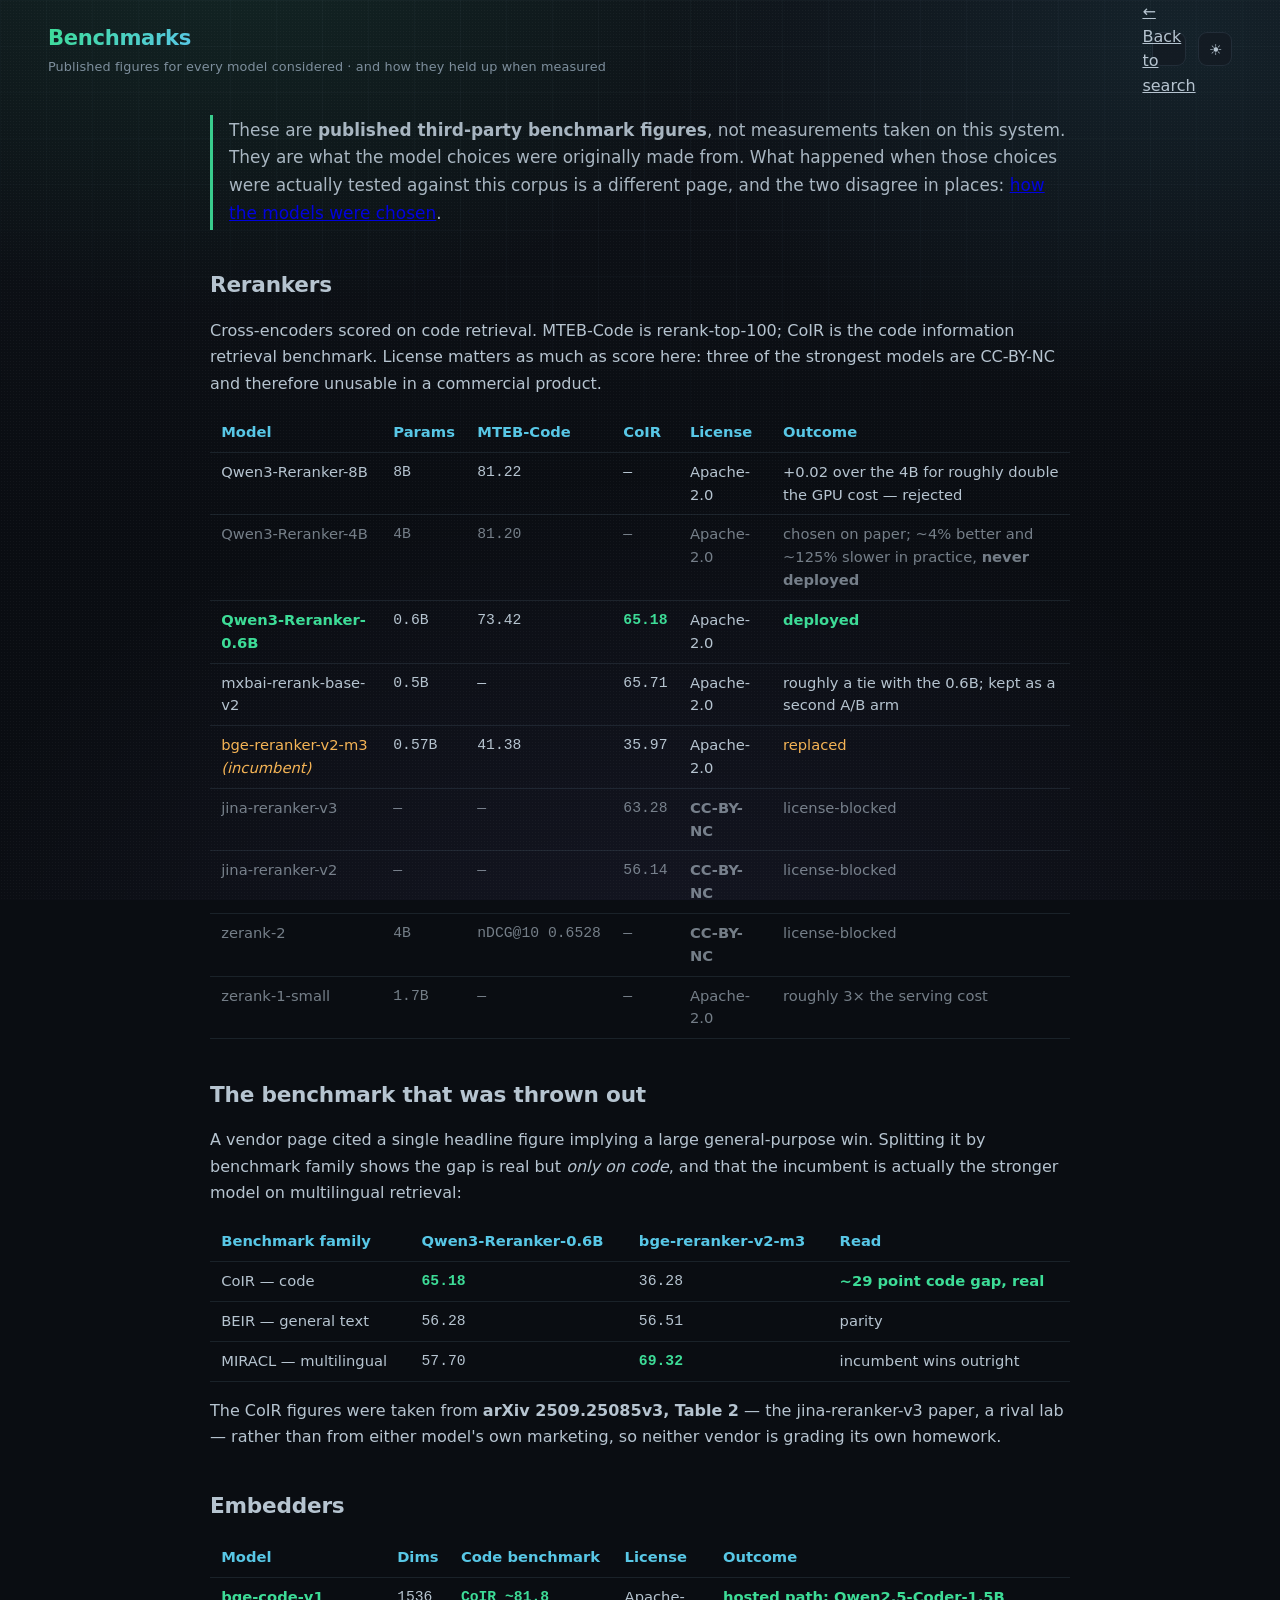
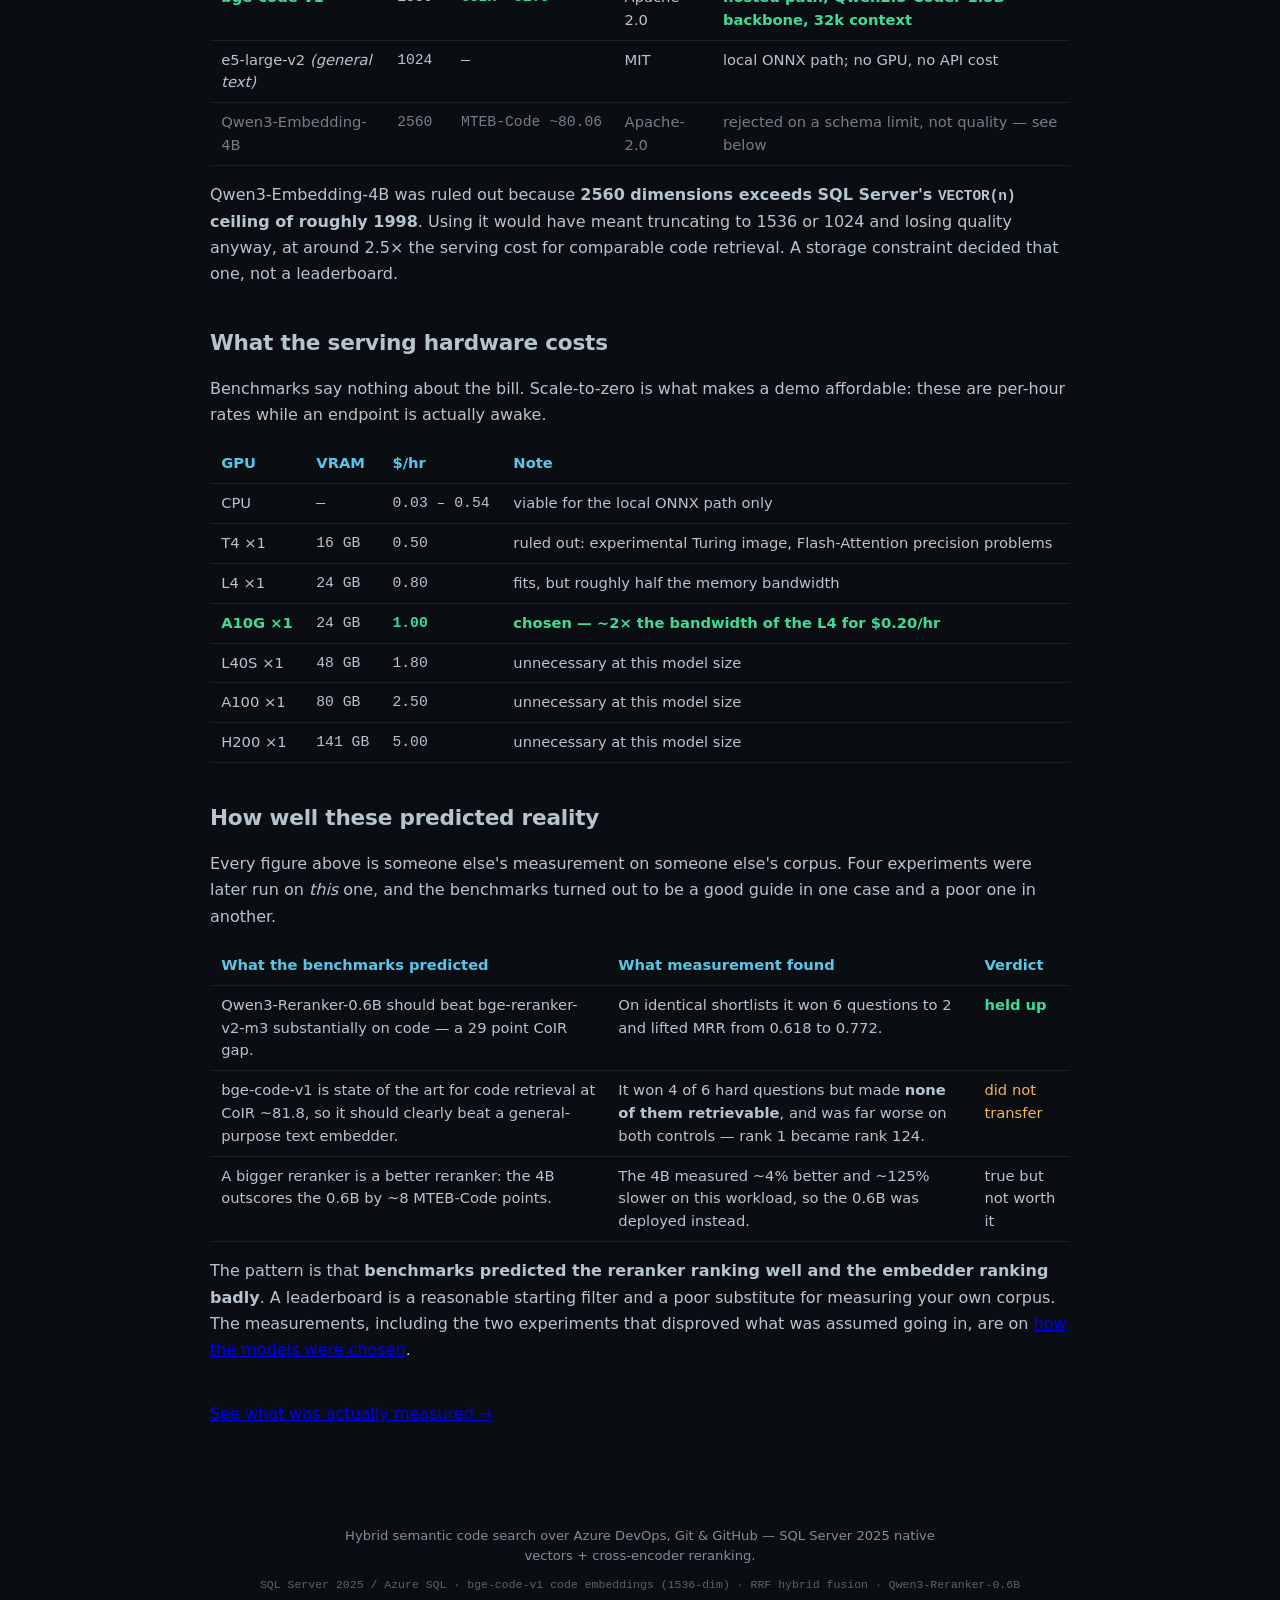
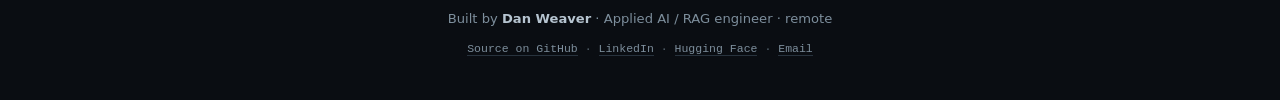
==== AzureDevOpsForager.Server/wwwroot/benchmarks.html @ b1ac12ad "Add a benchmarks page and link it from the search footer The published third-party figures were scat" ====
<!DOCTYPE html>
<html lang="en">
<head>
  <meta charset="UTF-8" />
  <meta name="viewport" content="width=device-width, initial-scale=1.0" />
  <title>Benchmarks — Azure DevOps Forager</title>
  <meta name="description" content="Published benchmark figures for the embedding and reranking models considered for Azure DevOps Forager, with licenses, serving costs, and a comparison against what was actually measured on this corpus. By Dan Weaver." />
  <meta name="author" content="Dan Weaver" />
  <link rel="canonical" href="https://azuredevops.aidataforager.com/benchmarks.html" />
  <link rel="stylesheet" href="style.css" />
  <link rel="icon" href="data:image/svg+xml,%3Csvg xmlns='http://www.w3.org/2000/svg' viewBox='0 0 32 32'%3E%3Ctext y='26' font-size='26'%3E%F0%9F%8C%BE%3C/text%3E%3C/svg%3E" />
  <style>
    .doc { max-width: 900px; margin: 0 auto; padding: 0 20px 72px; }
    .doc h2 { font-size: 1.35rem; margin: 2.4rem 0 .6rem; letter-spacing: -0.01em; }
    .doc h3 { font-size: 1.02rem; margin: 1.7rem 0 .5rem; color: var(--acc); letter-spacing: .01em; }
    .doc p, .doc li { line-height: 1.65; }
    .doc ul { padding-left: 1.15rem; }
    .doc li { margin: .3rem 0; }
    .lede { font-size: 1.06rem; opacity: .92; border-left: 3px solid var(--acc);
            padding: .1rem 0 .1rem 1rem; margin: 1.2rem 0 1.8rem; }
    .card { background: var(--surface); border: 1px solid var(--line);
            border-radius: var(--radius); padding: 1.1rem 1.25rem; margin: 1.2rem 0;
            box-shadow: var(--shadow); }
    .card.flag { border-color: var(--acc); border-left-width: 3px; }
    .card.caveat { border-color: var(--amber); border-left-width: 3px; }
    .tbl-wrap { overflow-x: auto; margin: 1rem 0; }
    table.ev { width: 100%; border-collapse: collapse; font-size: .92rem; min-width: 520px; }
    table.ev th, table.ev td { text-align: left; padding: .5rem .7rem;
                               border-bottom: 1px solid var(--line); vertical-align: top; }
    table.ev th { color: var(--cyan); font-weight: 600; white-space: nowrap; }
    table.ev td.num { font-family: var(--font-mono); white-space: nowrap; }
    .win { color: var(--acc); font-weight: 600; }
    .lose { color: var(--amber); }
    .kill { opacity: .62; }
    code, .mono { font-family: var(--font-mono); font-size: .9em; }
    .bigstat { display: flex; flex-wrap: wrap; gap: 1rem; margin: 1.2rem 0; }
    .bigstat > div { flex: 1 1 170px; background: var(--surface); border: 1px solid var(--line);
                     border-radius: var(--radius-sm); padding: .85rem 1rem; }
    .bigstat b { display: block; font-family: var(--font-mono); font-size: 1.5rem;
                 color: var(--acc); line-height: 1.15; }
    .bigstat span { font-size: .82rem; opacity: .78; }
    .backlink { display: inline-block; margin: 1.4rem 0 .2rem; }
  </style>
</head>
<body>
  <div class="bg-grid" aria-hidden="true"></div>
  <div class="bg-glow" aria-hidden="true"></div>

  <header class="topbar">
    <div class="brand">
      <div class="brand-text">
        <h1><span class="accent">Benchmarks</span></h1>
        <p class="tagline">Published figures for every model considered &middot; and how they held up when measured</p>
      </div>
    </div>
    <div class="topbar-right">
      <a class="topbar-link" href="/">&larr; Back to search</a>
      <button class="theme-toggle" id="themeToggle" type="button" title="Toggle light / dark theme" aria-label="Switch to light theme">☀</button>
    </div>
  </header>

  <main class="doc">

    <p class="lede">
      These are <strong>published third-party benchmark figures</strong>, not measurements taken on this
      system. They are what the model choices were originally made from. What happened when those choices
      were actually tested against this corpus is a different page, and the two disagree in places:
      <a href="/model-selection.html">how the models were chosen</a>.
    </p>

    <h2>Rerankers</h2>

    <p>
      Cross-encoders scored on code retrieval. MTEB-Code is rerank-top-100; CoIR is the code information
      retrieval benchmark. License matters as much as score here: three of the strongest models are
      CC-BY-NC and therefore unusable in a commercial product.
    </p>

    <div class="tbl-wrap">
      <table class="ev">
        <thead><tr><th>Model</th><th>Params</th><th>MTEB-Code</th><th>CoIR</th><th>License</th><th>Outcome</th></tr></thead>
        <tbody>
          <tr><td>Qwen3-Reranker-8B</td><td class="num">8B</td><td class="num">81.22</td><td class="num">&mdash;</td><td>Apache-2.0</td><td>+0.02 over the 4B for roughly double the GPU cost &mdash; rejected</td></tr>
          <tr class="kill"><td>Qwen3-Reranker-4B</td><td class="num">4B</td><td class="num">81.20</td><td class="num">&mdash;</td><td>Apache-2.0</td><td>chosen on paper; ~4% better and ~125% slower in practice, <strong>never deployed</strong></td></tr>
          <tr><td class="win">Qwen3-Reranker-0.6B</td><td class="num">0.6B</td><td class="num">73.42</td><td class="num win">65.18</td><td>Apache-2.0</td><td class="win">deployed</td></tr>
          <tr><td>mxbai-rerank-base-v2</td><td class="num">0.5B</td><td class="num">&mdash;</td><td class="num">65.71</td><td>Apache-2.0</td><td>roughly a tie with the 0.6B; kept as a second A/B arm</td></tr>
          <tr><td class="lose">bge-reranker-v2-m3 <em>(incumbent)</em></td><td class="num">0.57B</td><td class="num">41.38</td><td class="num">35.97</td><td>Apache-2.0</td><td class="lose">replaced</td></tr>
          <tr class="kill"><td>jina-reranker-v3</td><td class="num">&mdash;</td><td class="num">&mdash;</td><td class="num">63.28</td><td><strong>CC-BY-NC</strong></td><td>license-blocked</td></tr>
          <tr class="kill"><td>jina-reranker-v2</td><td class="num">&mdash;</td><td class="num">&mdash;</td><td class="num">56.14</td><td><strong>CC-BY-NC</strong></td><td>license-blocked</td></tr>
          <tr class="kill"><td>zerank-2</td><td class="num">4B</td><td class="num">nDCG@10 0.6528</td><td class="num">&mdash;</td><td><strong>CC-BY-NC</strong></td><td>license-blocked</td></tr>
          <tr class="kill"><td>zerank-1-small</td><td class="num">1.7B</td><td class="num">&mdash;</td><td class="num">&mdash;</td><td>Apache-2.0</td><td>roughly 3&times; the serving cost</td></tr>
        </tbody>
      </table>
    </div>

    <h2>The benchmark that was thrown out</h2>

    <p>
      A vendor page cited a single headline figure implying a large general-purpose win. Splitting it by
      benchmark family shows the gap is real but <em>only on code</em>, and that the incumbent is actually
      the stronger model on multilingual retrieval:
    </p>

    <div class="tbl-wrap">
      <table class="ev">
        <thead><tr><th>Benchmark family</th><th>Qwen3-Reranker-0.6B</th><th>bge-reranker-v2-m3</th><th>Read</th></tr></thead>
        <tbody>
          <tr><td>CoIR &mdash; code</td><td class="num win">65.18</td><td class="num">36.28</td><td class="win">~29 point code gap, real</td></tr>
          <tr><td>BEIR &mdash; general text</td><td class="num">56.28</td><td class="num">56.51</td><td>parity</td></tr>
          <tr><td>MIRACL &mdash; multilingual</td><td class="num">57.70</td><td class="num win">69.32</td><td>incumbent wins outright</td></tr>
        </tbody>
      </table>
    </div>

    <p>
      The CoIR figures were taken from <strong>arXiv 2509.25085v3, Table 2</strong> &mdash; the
      jina-reranker-v3 paper, a rival lab &mdash; rather than from either model's own marketing, so neither
      vendor is grading its own homework.
    </p>

    <h2>Embedders</h2>

    <div class="tbl-wrap">
      <table class="ev">
        <thead><tr><th>Model</th><th>Dims</th><th>Code benchmark</th><th>License</th><th>Outcome</th></tr></thead>
        <tbody>
          <tr><td class="win">bge-code-v1</td><td class="num">1536</td><td class="num win">CoIR ~81.8</td><td>Apache-2.0</td><td class="win">hosted path; Qwen2.5-Coder-1.5B backbone, 32k context</td></tr>
          <tr><td>e5-large-v2 <em>(general text)</em></td><td class="num">1024</td><td class="num">&mdash;</td><td>MIT</td><td>local ONNX path; no GPU, no API cost</td></tr>
          <tr class="kill"><td>Qwen3-Embedding-4B</td><td class="num">2560</td><td class="num">MTEB-Code ~80.06</td><td>Apache-2.0</td><td>rejected on a schema limit, not quality &mdash; see below</td></tr>
        </tbody>
      </table>
    </div>

    <p>
      Qwen3-Embedding-4B was ruled out because <strong>2560 dimensions exceeds SQL Server's
      <code>VECTOR(n)</code> ceiling of roughly 1998</strong>. Using it would have meant truncating to 1536
      or 1024 and losing quality anyway, at around 2.5&times; the serving cost for comparable code
      retrieval. A storage constraint decided that one, not a leaderboard.
    </p>

    <h2>What the serving hardware costs</h2>

    <p>
      Benchmarks say nothing about the bill. Scale-to-zero is what makes a demo affordable: these are
      per-hour rates while an endpoint is actually awake.
    </p>

    <div class="tbl-wrap">
      <table class="ev">
        <thead><tr><th>GPU</th><th>VRAM</th><th>$/hr</th><th>Note</th></tr></thead>
        <tbody>
          <tr><td>CPU</td><td class="num">&mdash;</td><td class="num">0.03 &ndash; 0.54</td><td>viable for the local ONNX path only</td></tr>
          <tr><td>T4 &times;1</td><td class="num">16 GB</td><td class="num">0.50</td><td>ruled out: experimental Turing image, Flash-Attention precision problems</td></tr>
          <tr><td>L4 &times;1</td><td class="num">24 GB</td><td class="num">0.80</td><td>fits, but roughly half the memory bandwidth</td></tr>
          <tr><td class="win">A10G &times;1</td><td class="num">24 GB</td><td class="num win">1.00</td><td class="win">chosen &mdash; ~2&times; the bandwidth of the L4 for $0.20/hr</td></tr>
          <tr><td>L40S &times;1</td><td class="num">48 GB</td><td class="num">1.80</td><td>unnecessary at this model size</td></tr>
          <tr><td>A100 &times;1</td><td class="num">80 GB</td><td class="num">2.50</td><td>unnecessary at this model size</td></tr>
          <tr><td>H200 &times;1</td><td class="num">141 GB</td><td class="num">5.00</td><td>unnecessary at this model size</td></tr>
        </tbody>
      </table>
    </div>

    <h2>How well these predicted reality</h2>

    <p>
      Every figure above is someone else's measurement on someone else's corpus. Four experiments were
      later run on <em>this</em> one, and the benchmarks turned out to be a good guide in one case and a
      poor one in another.
    </p>

    <div class="tbl-wrap">
      <table class="ev">
        <thead><tr><th>What the benchmarks predicted</th><th>What measurement found</th><th>Verdict</th></tr></thead>
        <tbody>
          <tr>
            <td>Qwen3-Reranker-0.6B should beat bge-reranker-v2-m3 substantially on code &mdash; a 29 point CoIR gap.</td>
            <td>On identical shortlists it won 6 questions to 2 and lifted MRR from 0.618 to 0.772.</td>
            <td class="win">held up</td>
          </tr>
          <tr>
            <td>bge-code-v1 is state of the art for code retrieval at CoIR ~81.8, so it should clearly beat a general-purpose text embedder.</td>
            <td>It won 4 of 6 hard questions but made <strong>none of them retrievable</strong>, and was far worse on both controls &mdash; rank 1 became rank 124.</td>
            <td class="lose">did not transfer</td>
          </tr>
          <tr>
            <td>A bigger reranker is a better reranker: the 4B outscores the 0.6B by ~8 MTEB-Code points.</td>
            <td>The 4B measured ~4% better and ~125% slower on this workload, so the 0.6B was deployed instead.</td>
            <td>true but not worth it</td>
          </tr>
        </tbody>
      </table>
    </div>

    <p>
      The pattern is that <strong>benchmarks predicted the reranker ranking well and the embedder ranking
      badly</strong>. A leaderboard is a reasonable starting filter and a poor substitute for measuring your
      own corpus. The measurements, including the two experiments that disproved what was assumed going in,
      are on <a href="/model-selection.html">how the models were chosen</a>.
    </p>

    <a class="backlink" href="/model-selection.html">See what was actually measured &rarr;</a>

  </main>

  <footer class="foot">
    <p class="foot-about">Hybrid semantic code search over Azure DevOps, Git &amp; GitHub — SQL Server 2025 native vectors + cross-encoder reranking.</p>
    <span>SQL Server 2025 / Azure SQL &middot; bge-code-v1 code embeddings (1536-dim) &middot; RRF hybrid fusion &middot; Qwen3-Reranker-0.6B</span>
    <p class="foot-built">
      Built by <strong>Dan Weaver</strong> &middot; Applied AI / RAG engineer &middot; remote
    </p>
    <p class="foot-links">
      <a href="https://github.com/disisnoturbusiness/AzureDevOpsForager" target="_blank" rel="noopener">Source on GitHub</a>
      &middot;
      <a href="https://www.linkedin.com/in/dan-weaver-1861038" target="_blank" rel="noopener">LinkedIn</a>
      &middot;
      <a href="https://huggingface.co/disisnoturbusiness/bge-code-v1-onnx" target="_blank" rel="noopener">Hugging Face</a>
      &middot;
      <a href="mailto:disisnoturbusiness@gmail.com">Email</a>
    </p>
  </footer>

  <script>
    (function () {
      var KEY = "adf-theme";
      var btn = document.getElementById("themeToggle");
      function apply(t) {
        var light = (t === "light");
        if (light) document.documentElement.setAttribute("data-theme", "light");
        else document.documentElement.removeAttribute("data-theme");
        if (btn) {
          btn.textContent = light ? "☾" : "☀";
          btn.setAttribute("aria-label", light ? "Switch to dark theme" : "Switch to light theme");
        }
      }
      try { apply(localStorage.getItem(KEY) || "dark"); } catch (e) { apply("dark"); }
      if (btn) btn.addEventListener("click", function () {
        var next;
        try { next = (localStorage.getItem(KEY) === "light") ? "dark" : "light"; } catch (e) { next = "dark"; }
        try { localStorage.setItem(KEY, next); } catch (e) {}
        apply(next);
      });
    })();
  </script>
</body>
</html>
---- AzureDevOpsForager.Server/wwwroot/style.css ----
/* ===================================================================
   Azure DevOps Forager — terminal-luxe dark theme
   100% self-contained: no web fonts, no CDN, no remote assets.
   =================================================================== */

:root {
  /* surfaces */
  --bg-0: #0a0d12;
  --bg-1: #0e1218;
  --bg-2: #141a22;
  --bg-3: #1a212b;
  --surface: rgba(20, 26, 34, 0.72);
  --surface-solid: #121822;
  --line: rgba(126, 160, 184, 0.14);
  --line-strong: rgba(126, 160, 184, 0.26);

  /* text */
  --txt-0: #eaf1f6;
  --txt-1: #b6c4d0;
  --txt-2: #7d8e9c;
  --txt-3: #56646f;

  /* accents */
  --acc: #3ddc97;          /* signal green */
  --acc-dim: #2bbf7f;
  --acc-soft: rgba(61, 220, 151, 0.14);
  --cyan: #58c7e6;
  --amber: #f5b455;
  --violet: #9d8cff;

  /* badge colors per match source */
  --hybrid: #3ddc97;
  --vector: #58c7e6;
  --fulltext: #f5b455;

  --radius: 14px;
  --radius-sm: 9px;
  --shadow: 0 18px 50px -20px rgba(0, 0, 0, 0.7);

  --font-ui: "Segoe UI", "Inter", -apple-system, BlinkMacSystemFont, "Helvetica Neue", system-ui, sans-serif;
  --font-mono: "Cascadia Code", "Cascadia Mono", "JetBrains Mono", "Fira Code", "SF Mono", "Consolas", "Liberation Mono", monospace;
}

/* ---- light theme (toggled via [data-theme="light"] on <html>) ---- */
[data-theme="light"] {
  --bg-0: #f5f7fa;
  --bg-1: #eef2f6;
  --bg-2: #e6ebf1;
  --bg-3: #dce3ea;
  --surface: rgba(255, 255, 255, 0.82);
  --surface-solid: #ffffff;
  --line: rgba(40, 66, 92, 0.14);
  --line-strong: rgba(40, 66, 92, 0.26);
  --txt-0: #0f1720;
  --txt-1: #26343f;
  --txt-2: #5a6b78;
  --txt-3: #8593a0;
  --acc: #16a34a;
  --acc-dim: #12833d;
  --acc-soft: rgba(22, 163, 74, 0.12);
  --shadow: 0 18px 50px -24px rgba(30, 50, 70, 0.28);
}
[data-theme="light"] .bg-grid,
[data-theme="light"] .bg-glow { opacity: 0.4; }

/* ---- day / night toggle ---- */
.topbar-right { display: flex; align-items: center; gap: 12px; }
.theme-toggle {
  background: var(--surface);
  border: 1px solid var(--line);
  color: var(--txt-1);
  width: 34px; height: 34px;
  border-radius: var(--radius-sm);
  font-size: 15px; line-height: 1;
  cursor: pointer;
  display: inline-flex; align-items: center; justify-content: center;
  transition: border-color .15s ease, color .15s ease, background .15s ease;
}
.theme-toggle:hover { border-color: var(--line-strong); color: var(--txt-0); }
.topbar-link {
  display: inline-flex; align-items: center; justify-content: center;
  width: 34px; height: 34px;
  border-radius: var(--radius-sm);
  border: 1px solid var(--line);
  background: var(--surface);
  color: var(--txt-1);
  transition: border-color .15s ease, color .15s ease;
}
.topbar-link:hover { border-color: var(--line-strong); color: var(--txt-0); }

* { box-sizing: border-box; }

html, body {
  margin: 0;
  padding: 0;
  min-height: 100%;
}

body {
  font-family: var(--font-ui);
  color: var(--txt-1);
  background: var(--bg-0);
  line-height: 1.55;
  -webkit-font-smoothing: antialiased;
  text-rendering: optimizeLegibility;
  position: relative;
  overflow-x: hidden;
}

/* ---------- atmospheric background ---------- */
.bg-grid {
  position: fixed;
  inset: 0;
  z-index: -2;
  background-image:
    linear-gradient(rgba(126, 160, 184, 0.045) 1px, transparent 1px),
    linear-gradient(90deg, rgba(126, 160, 184, 0.045) 1px, transparent 1px);
  background-size: 46px 46px;
  mask-image: radial-gradient(ellipse 90% 70% at 50% 0%, #000 35%, transparent 85%);
  -webkit-mask-image: radial-gradient(ellipse 90% 70% at 50% 0%, #000 35%, transparent 85%);
}
.bg-glow {
  position: fixed;
  inset: 0;
  z-index: -3;
  background:
    radial-gradient(60rem 40rem at 18% -8%, rgba(61, 220, 151, 0.10), transparent 60%),
    radial-gradient(54rem 38rem at 92% 4%, rgba(88, 199, 230, 0.09), transparent 60%),
    radial-gradient(70rem 50rem at 50% 110%, rgba(157, 140, 255, 0.07), transparent 65%),
    linear-gradient(180deg, var(--bg-1), var(--bg-0) 60%);
}
/* fine grain overlay (pure CSS, no image) */
body::after {
  content: "";
  position: fixed;
  inset: 0;
  z-index: -1;
  pointer-events: none;
  opacity: 0.035;
  background-image: radial-gradient(#fff 0.5px, transparent 0.6px);
  background-size: 3px 3px;
}

/* ---------- top bar ---------- */
.topbar {
  display: flex;
  align-items: center;
  justify-content: space-between;
  gap: 1.5rem;
  padding: 1.4rem clamp(1rem, 4vw, 3rem) 1.2rem;
  flex-wrap: wrap;
}
.brand { display: flex; align-items: center; gap: 0.95rem; }
.brand-mark {
  display: grid;
  place-items: center;
  width: 44px; height: 44px;
  border-radius: 12px;
  color: var(--bg-0);
  background: linear-gradient(145deg, var(--acc), var(--cyan));
  box-shadow: 0 8px 24px -8px var(--acc-soft), inset 0 1px 0 rgba(255,255,255,.4);
  flex-shrink: 0;
}
.brand-text h1 {
  margin: 0;
  font-size: 1.32rem;
  font-weight: 650;
  letter-spacing: -0.015em;
  color: var(--txt-0);
}
.brand-text .accent {
  background: linear-gradient(120deg, var(--acc), var(--cyan));
  -webkit-background-clip: text;
  background-clip: text;
  -webkit-text-fill-color: transparent;
}
.tagline {
  margin: 0.1rem 0 0;
  font-size: 0.8rem;
  color: var(--txt-2);
  letter-spacing: 0.01em;
}
.health {
  display: flex;
  align-items: center;
  gap: 0.5rem;
  font-size: 0.78rem;
  font-family: var(--font-mono);
  color: var(--txt-2);
  padding: 0.4rem 0.8rem;
  border: 1px solid var(--line);
  border-radius: 999px;
  background: var(--surface);
  backdrop-filter: blur(8px);
}
.health .dot {
  width: 8px; height: 8px; border-radius: 50%;
  background: var(--txt-3);
  box-shadow: 0 0 0 0 transparent;
  transition: background 0.3s, box-shadow 0.3s;
}
.health.ok .dot { background: var(--acc); box-shadow: 0 0 10px 1px var(--acc-soft); }
.health.bad .dot { background: var(--amber); }

/* ---------- shell ---------- */
.shell {
  width: min(960px, 92vw);
  margin: 0.5rem auto 3rem;
}

/* ---------- mode tabs ---------- */
.modes {
  display: inline-flex;
  gap: 0.25rem;
  padding: 0.3rem;
  border: 1px solid var(--line);
  border-radius: 999px;
  background: var(--surface);
  backdrop-filter: blur(10px);
  margin-bottom: 1.4rem;
}
.mode-tab {
  appearance: none;
  border: 0;
  background: transparent;
  color: var(--txt-2);
  font-family: var(--font-ui);
  font-size: 0.86rem;
  font-weight: 550;
  letter-spacing: 0.01em;
  padding: 0.5rem 1.2rem;
  border-radius: 999px;
  cursor: pointer;
  transition: color 0.2s, background 0.2s;
  display: inline-flex;
  align-items: center;
  gap: 0.45rem;
}
.mode-tab .mode-ico { font-family: var(--font-mono); opacity: 0.8; }
.mode-tab:hover { color: var(--txt-0); }
.mode-tab.is-active {
  color: var(--bg-0);
  background: linear-gradient(120deg, var(--acc), var(--acc-dim));
  box-shadow: 0 6px 18px -8px var(--acc-soft);
}

/* ---------- panels ---------- */
.panel { animation: fade-up 0.35s ease both; }
.panel.is-hidden { display: none; }
@keyframes fade-up {
  from { opacity: 0; transform: translateY(8px); }
  to   { opacity: 1; transform: translateY(0); }
}

/* ---------- search form ---------- */
.search-form {
  background: var(--surface);
  border: 1px solid var(--line);
  border-radius: var(--radius);
  padding: 1.1rem;
  backdrop-filter: blur(10px);
  box-shadow: var(--shadow);
}
.search-row { display: flex; gap: 0.7rem; }
.field {
  position: relative;
  display: flex;
  align-items: center;
}
.field.grow { flex: 1; }
.field-ico {
  position: absolute;
  left: 0.95rem;
  color: var(--acc);
  font-family: var(--font-mono);
  font-size: 1rem;
  pointer-events: none;
}
.field input {
  width: 100%;
  font-family: var(--font-ui);
  font-size: 0.98rem;
  color: var(--txt-0);
  background: var(--bg-2);
  border: 1px solid var(--line);
  border-radius: var(--radius-sm);
  padding: 0.85rem 1rem 0.85rem 2.5rem;
  outline: none;
  transition: border-color 0.2s, box-shadow 0.2s, background 0.2s;
}
.field input::placeholder { color: var(--txt-3); }
.field input:focus {
  border-color: var(--acc);
  background: var(--bg-3);
  box-shadow: 0 0 0 3px var(--acc-soft);
}

.search-controls {
  display: flex;
  gap: 0.9rem;
  margin-top: 0.85rem;
  flex-wrap: wrap;
}
.ctl { display: flex; flex-direction: column; gap: 0.3rem; flex: 1; min-width: 150px; }
.ctl-narrow { flex: 0 0 110px; min-width: 110px; }
.ctl-label {
  font-size: 0.68rem;
  text-transform: uppercase;
  letter-spacing: 0.08em;
  color: var(--txt-3);
  font-weight: 600;
}
.ctl select, .ctl input {
  font-family: var(--font-ui);
  font-size: 0.86rem;
  color: var(--txt-0);
  background: var(--bg-2);
  border: 1px solid var(--line);
  border-radius: var(--radius-sm);
  padding: 0.55rem 0.7rem;
  outline: none;
  transition: border-color 0.2s, box-shadow 0.2s;
}
.ctl select:focus, .ctl input:focus {
  border-color: var(--line-strong);
  box-shadow: 0 0 0 3px var(--acc-soft);
}
.ctl select { cursor: pointer; }

/* ---------- buttons ---------- */
.btn {
  appearance: none;
  border: 0;
  cursor: pointer;
  font-family: var(--font-ui);
  font-weight: 600;
  font-size: 0.92rem;
  border-radius: var(--radius-sm);
  padding: 0 1.5rem;
  transition: transform 0.12s, box-shadow 0.2s, filter 0.2s;
  display: inline-flex;
  align-items: center;
  gap: 0.5rem;
}
.btn-primary {
  color: var(--bg-0);
  background: linear-gradient(120deg, var(--acc), var(--acc-dim));
  box-shadow: 0 8px 22px -10px var(--acc-soft);
}
.btn-primary:hover { filter: brightness(1.06); }
.btn-primary:active { transform: translateY(1px); }
.btn-primary:disabled { opacity: 0.6; cursor: progress; filter: grayscale(0.3); }
.btn.is-loading .btn-label { opacity: 0.5; }
.btn.is-loading::after {
  content: "";
  width: 13px; height: 13px;
  border: 2px solid rgba(10,13,18,0.35);
  border-top-color: var(--bg-0);
  border-radius: 50%;
  animation: spin 0.7s linear infinite;
}
@keyframes spin { to { transform: rotate(360deg); } }

/* ---------- status / empty ---------- */
.status-line {
  min-height: 1.2rem;
  margin: 1.1rem 0.2rem 0.2rem;
  font-family: var(--font-mono);
  font-size: 0.78rem;
  color: var(--txt-2);
}
.status-line .hl { color: var(--acc); }
.status-line.err { color: var(--amber); }

.empty-state {
  text-align: center;
  padding: 3.5rem 1.5rem;
  color: var(--txt-2);
  max-width: 460px;
  margin: 0 auto;
}
.empty-glyph {
  font-size: 2.4rem;
  font-family: var(--font-mono);
  margin-bottom: 0.7rem;
  filter: saturate(0.9);
}
.empty-state p { margin: 0; font-size: 0.92rem; }

/* ---------- results ---------- */
.results { margin-top: 0.6rem; display: flex; flex-direction: column; gap: 0.85rem; }

.result {
  border: 1px solid var(--line);
  border-radius: var(--radius);
  background: var(--surface);
  backdrop-filter: blur(8px);
  overflow: hidden;
  animation: fade-up 0.4s ease both;
  transition: border-color 0.2s, transform 0.2s;
}
.result:hover { border-color: var(--line-strong); }

.result-head {
  display: flex;
  align-items: flex-start;
  gap: 0.8rem;
  padding: 0.95rem 1.1rem;
  cursor: pointer;
  user-select: none;
}
.result-head:focus-visible {
  outline: 2px solid var(--acc);
  outline-offset: 2px;
}
.result-rank {
  font-family: var(--font-mono);
  font-size: 0.72rem;
  color: var(--txt-3);
  background: var(--bg-2);
  border: 1px solid var(--line);
  border-radius: 6px;
  padding: 0.15rem 0.45rem;
  margin-top: 0.15rem;
  flex-shrink: 0;
}
.result-main { flex: 1; min-width: 0; }
.result-title {
  display: flex;
  align-items: baseline;
  gap: 0.55rem;
  flex-wrap: wrap;
}
.chunk-name {
  font-family: var(--font-mono);
  font-size: 0.96rem;
  color: var(--txt-0);
  font-weight: 600;
  word-break: break-word;
}
.chunk-type {
  font-size: 0.68rem;
  text-transform: uppercase;
  letter-spacing: 0.06em;
  color: var(--txt-2);
  border: 1px solid var(--line);
  border-radius: 5px;
  padding: 0.08rem 0.4rem;
}
.file-path {
  font-family: var(--font-mono);
  font-size: 0.76rem;
  color: var(--txt-2);
  margin-top: 0.35rem;
  word-break: break-all;
}
.file-path .ns { color: var(--violet); }
.meta-row {
  display: flex;
  align-items: center;
  gap: 0.55rem;
  margin-top: 0.55rem;
  flex-wrap: wrap;
}

.badge {
  font-family: var(--font-mono);
  font-size: 0.68rem;
  font-weight: 600;
  letter-spacing: 0.03em;
  padding: 0.16rem 0.5rem;
  border-radius: 6px;
  border: 1px solid transparent;
}
.badge-hybrid   { color: var(--hybrid);   background: rgba(61,220,151,0.10);  border-color: rgba(61,220,151,0.30); }
.badge-vector   { color: var(--vector);   background: rgba(88,199,230,0.10);  border-color: rgba(88,199,230,0.30); }
.badge-fulltext { color: var(--fulltext); background: rgba(245,180,85,0.10);  border-color: rgba(245,180,85,0.30); }
.badge-muted    { color: var(--txt-2);    background: var(--bg-2);            border-color: var(--line); }

.metric {
  font-family: var(--font-mono);
  font-size: 0.72rem;
  color: var(--txt-2);
}
.metric b { color: var(--txt-1); font-weight: 600; }
.lines { font-family: var(--font-mono); font-size: 0.72rem; color: var(--txt-3); }

.chevron {
  flex-shrink: 0;
  color: var(--txt-3);
  margin-top: 0.2rem;
  transition: transform 0.25s ease, color 0.2s;
}
.result.open .chevron { transform: rotate(90deg); color: var(--acc); }
.result.open { border-color: var(--line-strong); }

.snippet-wrap {
  display: grid;
  grid-template-rows: 0fr;
  transition: grid-template-rows 0.28s ease;
}
.result.open .snippet-wrap { grid-template-rows: 1fr; }
.snippet-inner { overflow: hidden; }
.snippet {
  margin: 0;
  padding: 1rem 1.1rem 1.15rem;
  border-top: 1px solid var(--line);
  background: var(--bg-1);
  font-family: var(--font-mono);
  font-size: 0.8rem;
  line-height: 1.6;
  color: var(--txt-1);
  white-space: pre;
  overflow-x: auto;
  tab-size: 4;
}
.snippet::-webkit-scrollbar { height: 9px; }
.snippet::-webkit-scrollbar-thumb { background: var(--line-strong); border-radius: 5px; }

.copy-mini {
  appearance: none;
  border: 1px solid var(--line);
  background: var(--bg-2);
  color: var(--txt-2);
  font-family: var(--font-mono);
  font-size: 0.68rem;
  padding: 0.18rem 0.6rem;
  min-height: 38px;
  min-width: 46px;
  display: inline-flex;
  align-items: center;
  justify-content: center;
  border-radius: 6px;
  cursor: pointer;
  margin-left: auto;
  transition: color 0.15s, border-color 0.15s;
}
.copy-mini:hover { color: var(--acc); border-color: var(--line-strong); }

/* ---------- chat ---------- */
.chat-log {
  min-height: 320px;
  display: flex;
  flex-direction: column;
  gap: 1rem;
  margin-bottom: 1rem;
}
.msg { animation: fade-up 0.35s ease both; max-width: 100%; }
.msg-q {
  align-self: flex-end;
  max-width: 78%;
  background: linear-gradient(120deg, var(--acc-soft), rgba(88,199,230,0.10));
  border: 1px solid rgba(61,220,151,0.25);
  color: var(--txt-0);
  padding: 0.7rem 1rem;
  border-radius: 14px 14px 4px 14px;
  font-size: 0.92rem;
}
.msg-a {
  align-self: flex-start;
  width: 100%;
  background: var(--surface);
  border: 1px solid var(--line);
  border-radius: 4px 14px 14px 14px;
  padding: 1rem 1.15rem;
  backdrop-filter: blur(8px);
}
.msg-a.thinking { color: var(--txt-2); font-family: var(--font-mono); font-size: 0.84rem; }
.msg-a.err { border-color: rgba(245,180,85,0.35); }

.answer-body { font-size: 0.93rem; color: var(--txt-1); }
.answer-body p { margin: 0 0 0.7rem; }
.answer-body p:last-child { margin-bottom: 0; }
.answer-body code.inline {
  font-family: var(--font-mono);
  font-size: 0.85em;
  background: var(--bg-2);
  border: 1px solid var(--line);
  border-radius: 5px;
  padding: 0.05rem 0.35rem;
  color: var(--cyan);
}
.answer-body pre.block {
  margin: 0.6rem 0;
  padding: 0.85rem 1rem;
  background: var(--bg-1);
  border: 1px solid var(--line);
  border-radius: var(--radius-sm);
  overflow-x: auto;
  font-family: var(--font-mono);
  font-size: 0.8rem;
  line-height: 1.55;
  color: var(--txt-1);
  white-space: pre;
}
.answer-body strong { color: var(--txt-0); font-weight: 650; }
.answer-body ul, .answer-body ol { margin: 0 0 0.7rem; padding-left: 1.3rem; }
.answer-body li { margin: 0.2rem 0; }

.sources {
  margin-top: 0.95rem;
  padding-top: 0.85rem;
  border-top: 1px solid var(--line);
}
.sources-title {
  font-size: 0.68rem;
  text-transform: uppercase;
  letter-spacing: 0.08em;
  color: var(--txt-3);
  font-weight: 600;
  margin-bottom: 0.5rem;
}
/* An answer rendered into the results area (question path). Same surface treatment as a result card
   so the two modes read as one page rather than two products bolted together. */
.answer-block {
  border: 1px solid var(--line);
  border-radius: var(--radius);
  background: var(--surface);
  backdrop-filter: blur(8px);
  padding: 1.15rem 1.25rem;
  animation: fade-up 0.4s ease both;
}

/* Source hits inside an answer are the same cards the search results use, so they stack with the
   same spacing rather than sitting flush against each other. Kept slightly inset so they read as
   belonging to the answer above rather than as a separate result list. */
.source-results {
  display: flex;
  flex-direction: column;
  gap: 0.6rem;
}
.source-results .result {
  animation-duration: 0.25s;
}

.source-chip {
  display: inline-flex;
  align-items: center;
  gap: 0.4rem;
  font-family: var(--font-mono);
  font-size: 0.74rem;
  color: var(--txt-1);
  background: var(--bg-2);
  border: 1px solid var(--line);
  border-radius: 7px;
  padding: 0.28rem 0.55rem;
  margin: 0 0.4rem 0.4rem 0;
  word-break: break-all;
}
.source-chip::before { content: "▸"; color: var(--cyan); }

.feedback {
  margin-top: 0.85rem;
  display: flex;
  align-items: center;
  gap: 0.75rem;
  font-size: 0.76rem;
  color: var(--txt-3);
}
.fb-btn {
  appearance: none;
  border: 1px solid var(--line);
  background: var(--bg-2);
  color: var(--txt-2);
  width: 40px; height: 40px;
  border-radius: 8px;
  cursor: pointer;
  font-size: 1.1rem;
  transition: color 0.15s, border-color 0.15s, background 0.15s, transform 0.1s;
  display: grid; place-items: center;
}
.fb-btn:hover { transform: translateY(-1px); }
.fb-btn.up:hover, .fb-btn.up.sel { color: var(--acc); border-color: rgba(61,220,151,0.4); background: var(--acc-soft); }
.fb-btn.down:hover, .fb-btn.down.sel { color: var(--amber); border-color: rgba(245,180,85,0.4); background: rgba(245,180,85,0.1); }
.fb-btn:disabled { cursor: default; opacity: 0.7; }
.fb-thanks { color: var(--acc); font-family: var(--font-mono); }

.chat-form { display: flex; gap: 0.7rem; }

/* ---------- footer ---------- */
.foot {
  text-align: center;
  padding: 1.5rem 1rem 2.5rem;
  font-family: var(--font-mono);
  font-size: 0.72rem;
  color: var(--txt-3);
}
.foot-about {
  font-family: var(--font-ui);
  font-size: 0.82rem;
  color: var(--txt-2);
  max-width: 640px;
  margin: 0 auto 0.6rem;
}
.foot-built {
  font-family: var(--font-ui);
  font-size: 0.82rem;
  color: var(--txt-2);
  margin: 0.9rem 0 0;
}
.foot-built strong { color: var(--txt-1); font-weight: 600; }
.foot-links { margin: 0.55rem 0 0; line-height: 1.9; }
.foot-links a { color: var(--txt-2); text-decoration: none; border-bottom: 1px solid var(--line-strong); }
.foot-links a:hover { color: var(--acc); }

/* ---------- responsive ---------- */
@media (max-width: 640px) {
  .topbar { padding: 1rem 1.1rem; }
  .brand-text h1 { font-size: 1.12rem; }
  .tagline { font-size: 0.72rem; }
  .search-row { flex-direction: column; }
  .btn { padding: 0.8rem 1.5rem; justify-content: center; }
  .search-controls { flex-direction: column; }
  .ctl, .ctl-narrow { flex: 1; min-width: 0; }
  .msg-q { max-width: 90%; }
  .chat-form { flex-direction: column; }
}

@media (prefers-reduced-motion: reduce) {
  *, *::before, *::after { animation-duration: 0.001s !important; transition-duration: 0.001s !important; }
}
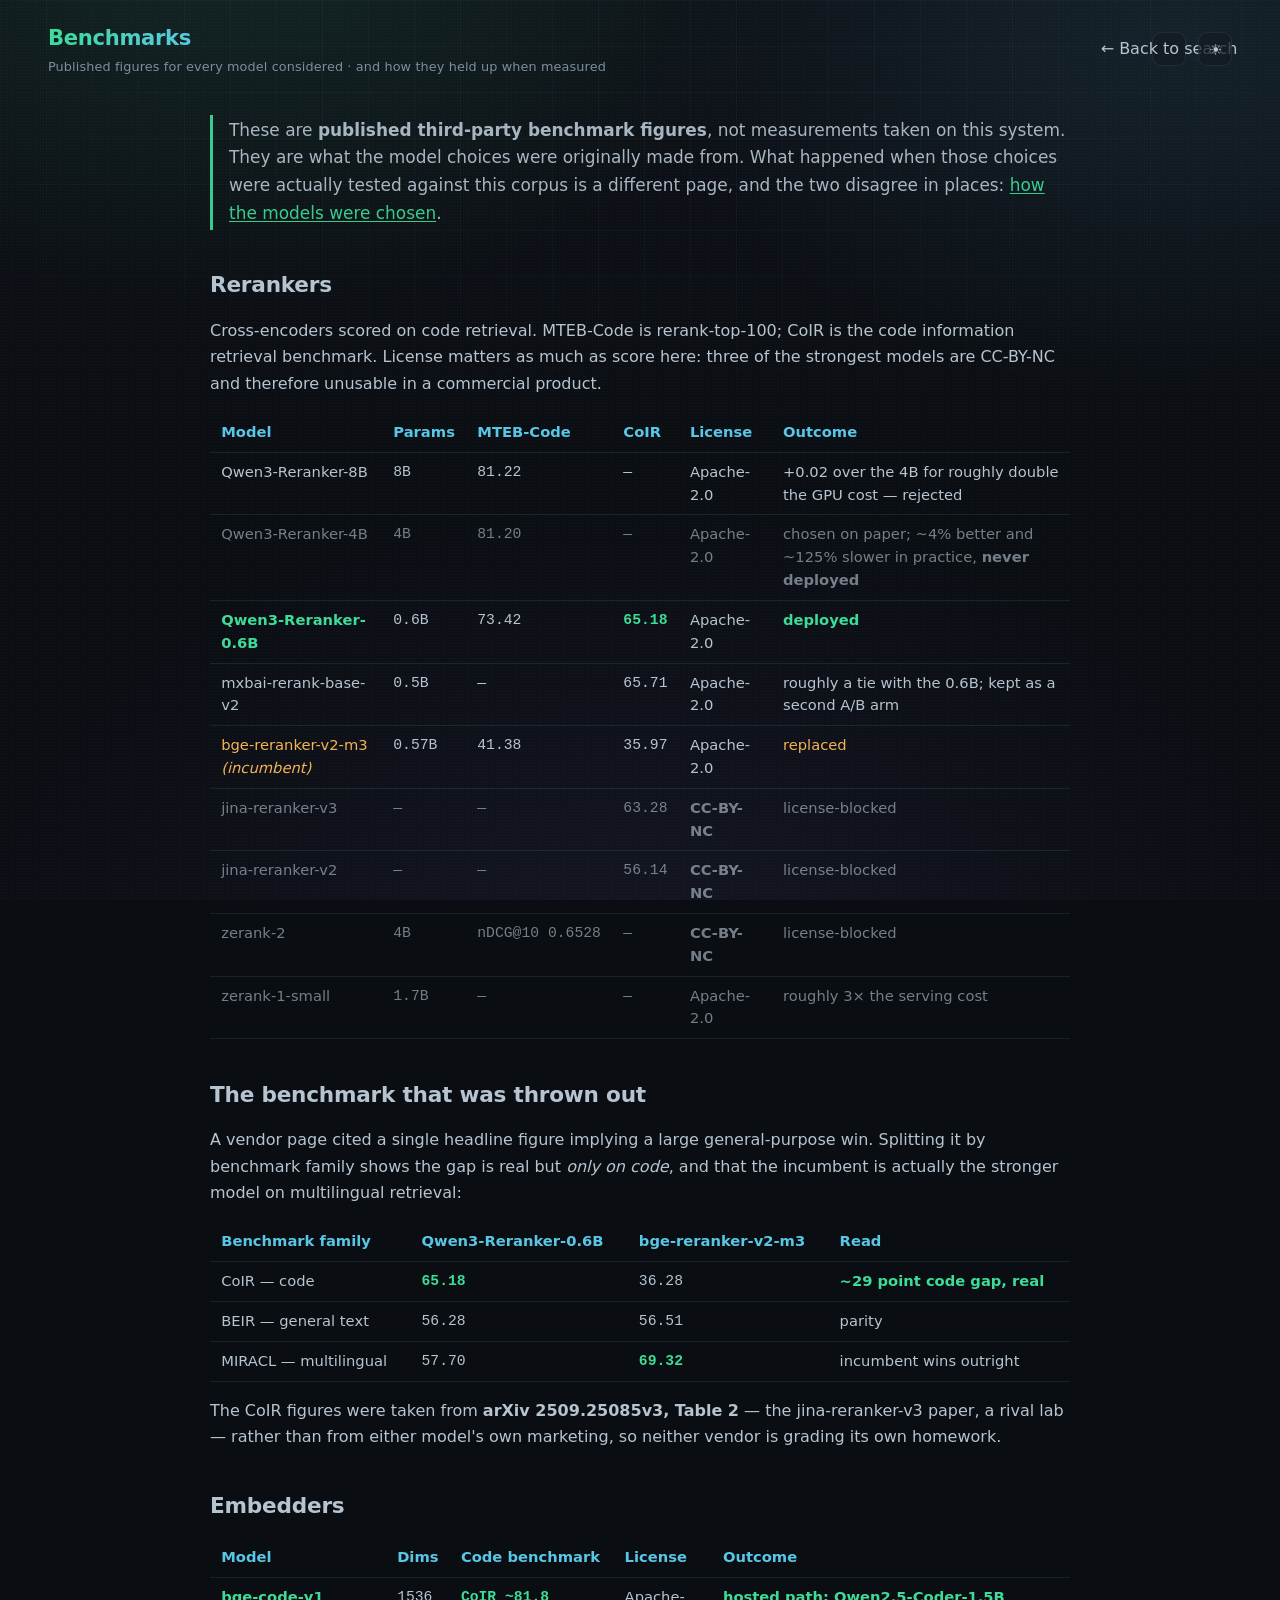
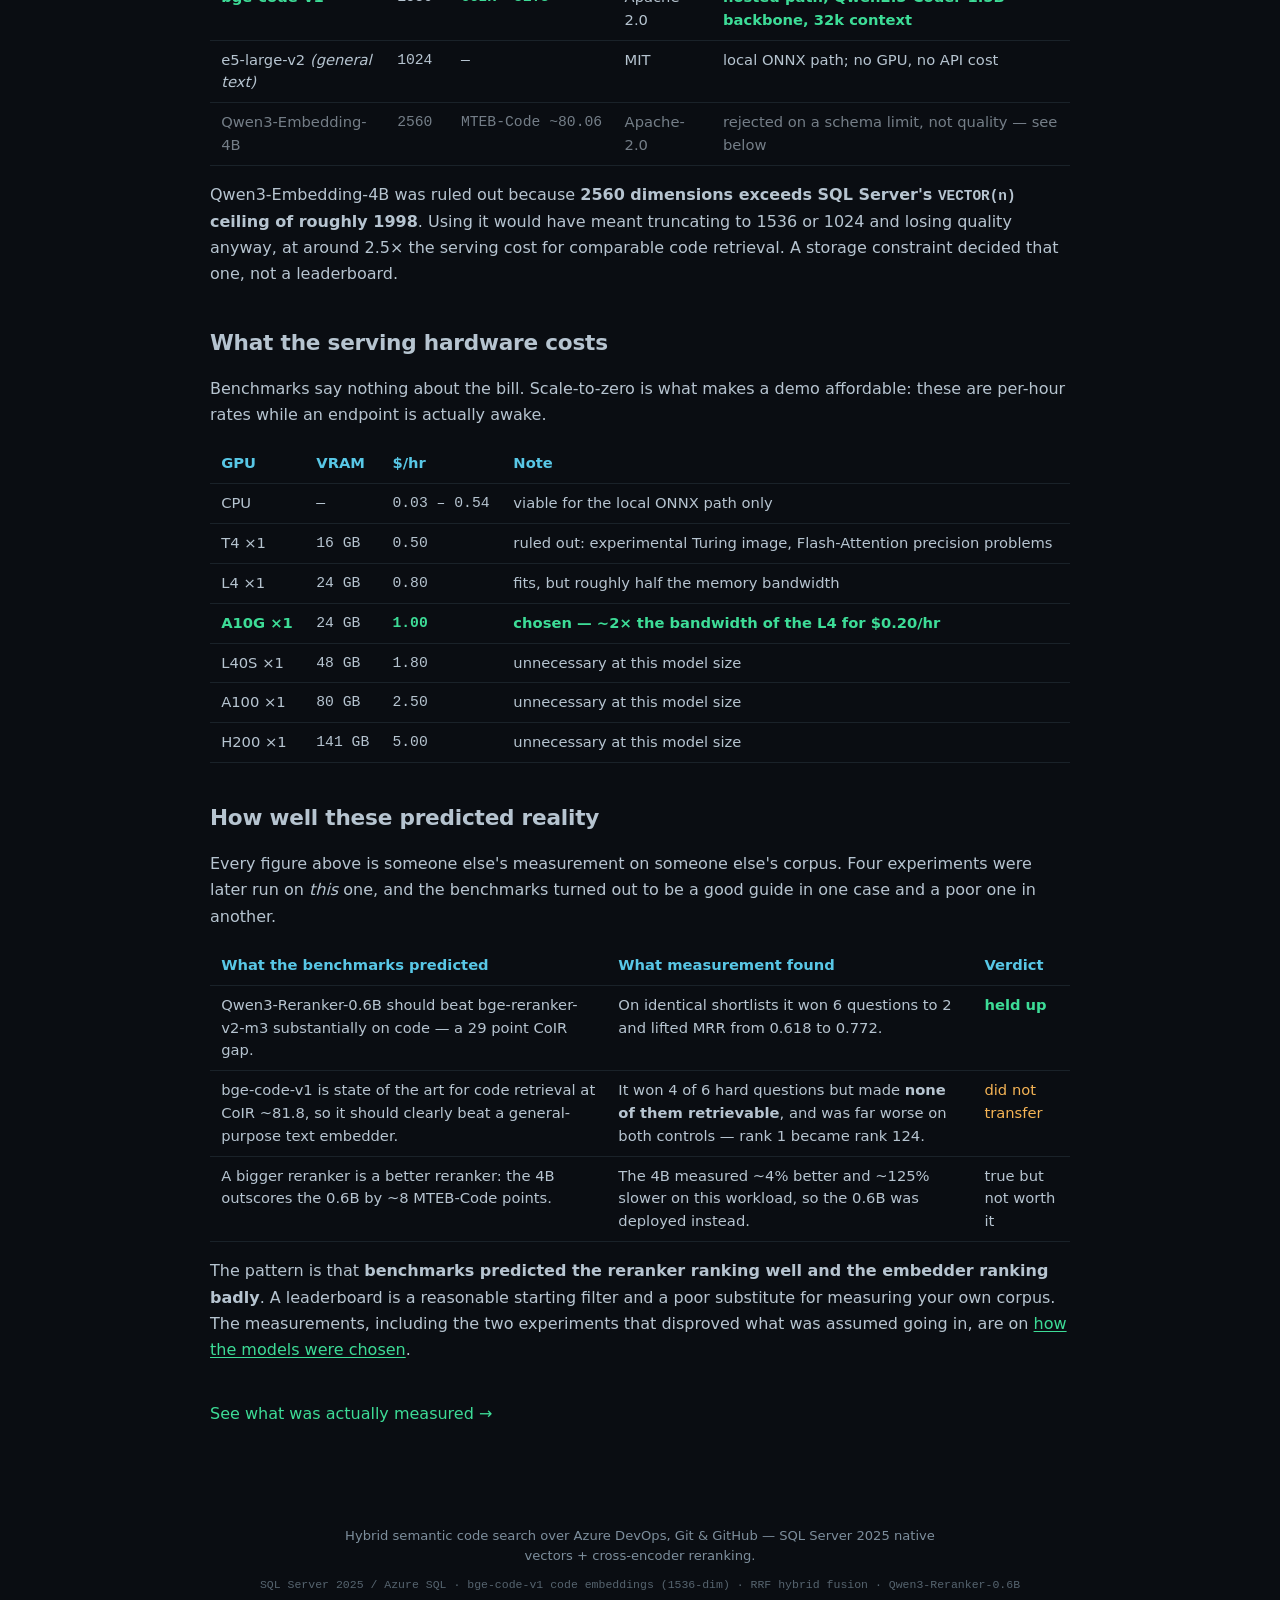
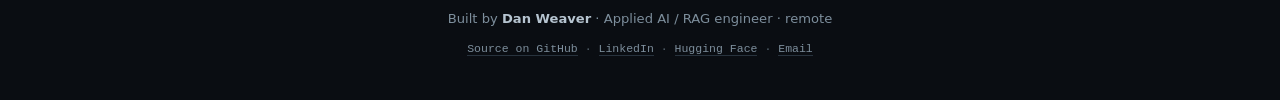
==== commit 30888383: "Add writeups section, demo video on the landing page, and build telemetry The query side had telemet" ====
--- a/AzureDevOpsForager.Server/wwwroot/benchmarks.html
+++ b/AzureDevOpsForager.Server/wwwroot/benchmarks.html
@@ -7,7 +7,7 @@
   <meta name="description" content="Published benchmark figures for the embedding and reranking models considered for Azure DevOps Forager, with licenses, serving costs, and a comparison against what was actually measured on this corpus. By Dan Weaver." />
   <meta name="author" content="Dan Weaver" />
   <link rel="canonical" href="https://azuredevops.aidataforager.com/benchmarks.html" />
-  <link rel="stylesheet" href="style.css" />
+  <link rel="stylesheet" href="style.css?v=20260929" />
   <link rel="icon" href="data:image/svg+xml,%3Csvg xmlns='http://www.w3.org/2000/svg' viewBox='0 0 32 32'%3E%3Ctext y='26' font-size='26'%3E%F0%9F%8C%BE%3C/text%3E%3C/svg%3E" />
   <style>
     .doc { max-width: 900px; margin: 0 auto; padding: 0 20px 72px; }
--- a/AzureDevOpsForager.Server/wwwroot/style.css
+++ b/AzureDevOpsForager.Server/wwwroot/style.css
@@ -252,6 +252,55 @@
   to   { opacity: 1; transform: translateY(0); }
 }
 
+/* ---------- links ---------- */
+/* There was no base rule for <a>, so any anchor a component did not style fell through to the browser
+   default of #0000EE, which on this background is close to invisible. That was already true of every
+   inline link on benchmarks.html and model-selection.html, not just the writeups. Component rules
+   below are more specific and still win. */
+a { color: var(--acc); text-decoration: none; }
+/* "Back to search" was breaking across three lines in the topbar on every sub-page. */
+.topbar-link { white-space: nowrap; }
+a:hover { text-decoration: underline; }
+.doc p a, .doc li a { text-decoration: underline; text-underline-offset: 2px; }
+.demo-head a { text-decoration: underline; text-underline-offset: 2px; }
+
+/* ---------- demo video ---------- */
+/* Sits above the search panel. aspect-ratio rather than the old padding-top hack so the box reserves
+   its height before the iframe loads and the search form below it does not jump on arrival. */
+.panel-demo { margin-bottom: 1.35rem; }
+.demo-head { margin: 0 0 0.7rem; }
+.demo-head h2 {
+  margin: 0 0 0.25rem;
+  font-size: 1.05rem;
+  font-weight: 600;
+  color: var(--txt-0);
+  display: flex;
+  align-items: center;
+  gap: 0.55rem;
+}
+.demo-len {
+  font-size: 0.72rem;
+  font-weight: 500;
+  letter-spacing: 0.02em;
+  color: var(--acc);
+  background: var(--acc-soft);
+  border: 1px solid var(--line);
+  border-radius: 999px;
+  padding: 0.12rem 0.5rem;
+}
+.demo-head p { margin: 0; font-size: 0.88rem; color: var(--txt-2); }
+.demo-frame {
+  position: relative;
+  width: 100%;
+  aspect-ratio: 16 / 9;
+  background: var(--bg-2);
+  border: 1px solid var(--line);
+  border-radius: var(--radius);
+  overflow: hidden;
+  box-shadow: var(--shadow);
+}
+.demo-frame iframe { position: absolute; inset: 0; width: 100%; height: 100%; border: 0; }
+
 /* ---------- search form ---------- */
 .search-form {
   background: var(--surface);
@@ -326,6 +375,22 @@
   box-shadow: 0 0 0 3px var(--acc-soft);
 }
 .ctl select { cursor: pointer; }
+
+/* Link sitting under the search controls; sized to match the control text. */
+.under-search {
+  margin: 0.7rem 0 0;
+  padding-left: 0.15rem;
+}
+.under-search a {
+  font-family: var(--font-ui);
+  font-size: 0.86rem;
+  font-weight: 600;
+  color: var(--acc);
+  text-decoration: none;
+}
+.under-search a:hover,
+.under-search a:focus-visible { text-decoration: underline; }
+
 
 /* ---------- buttons ---------- */
 .btn {
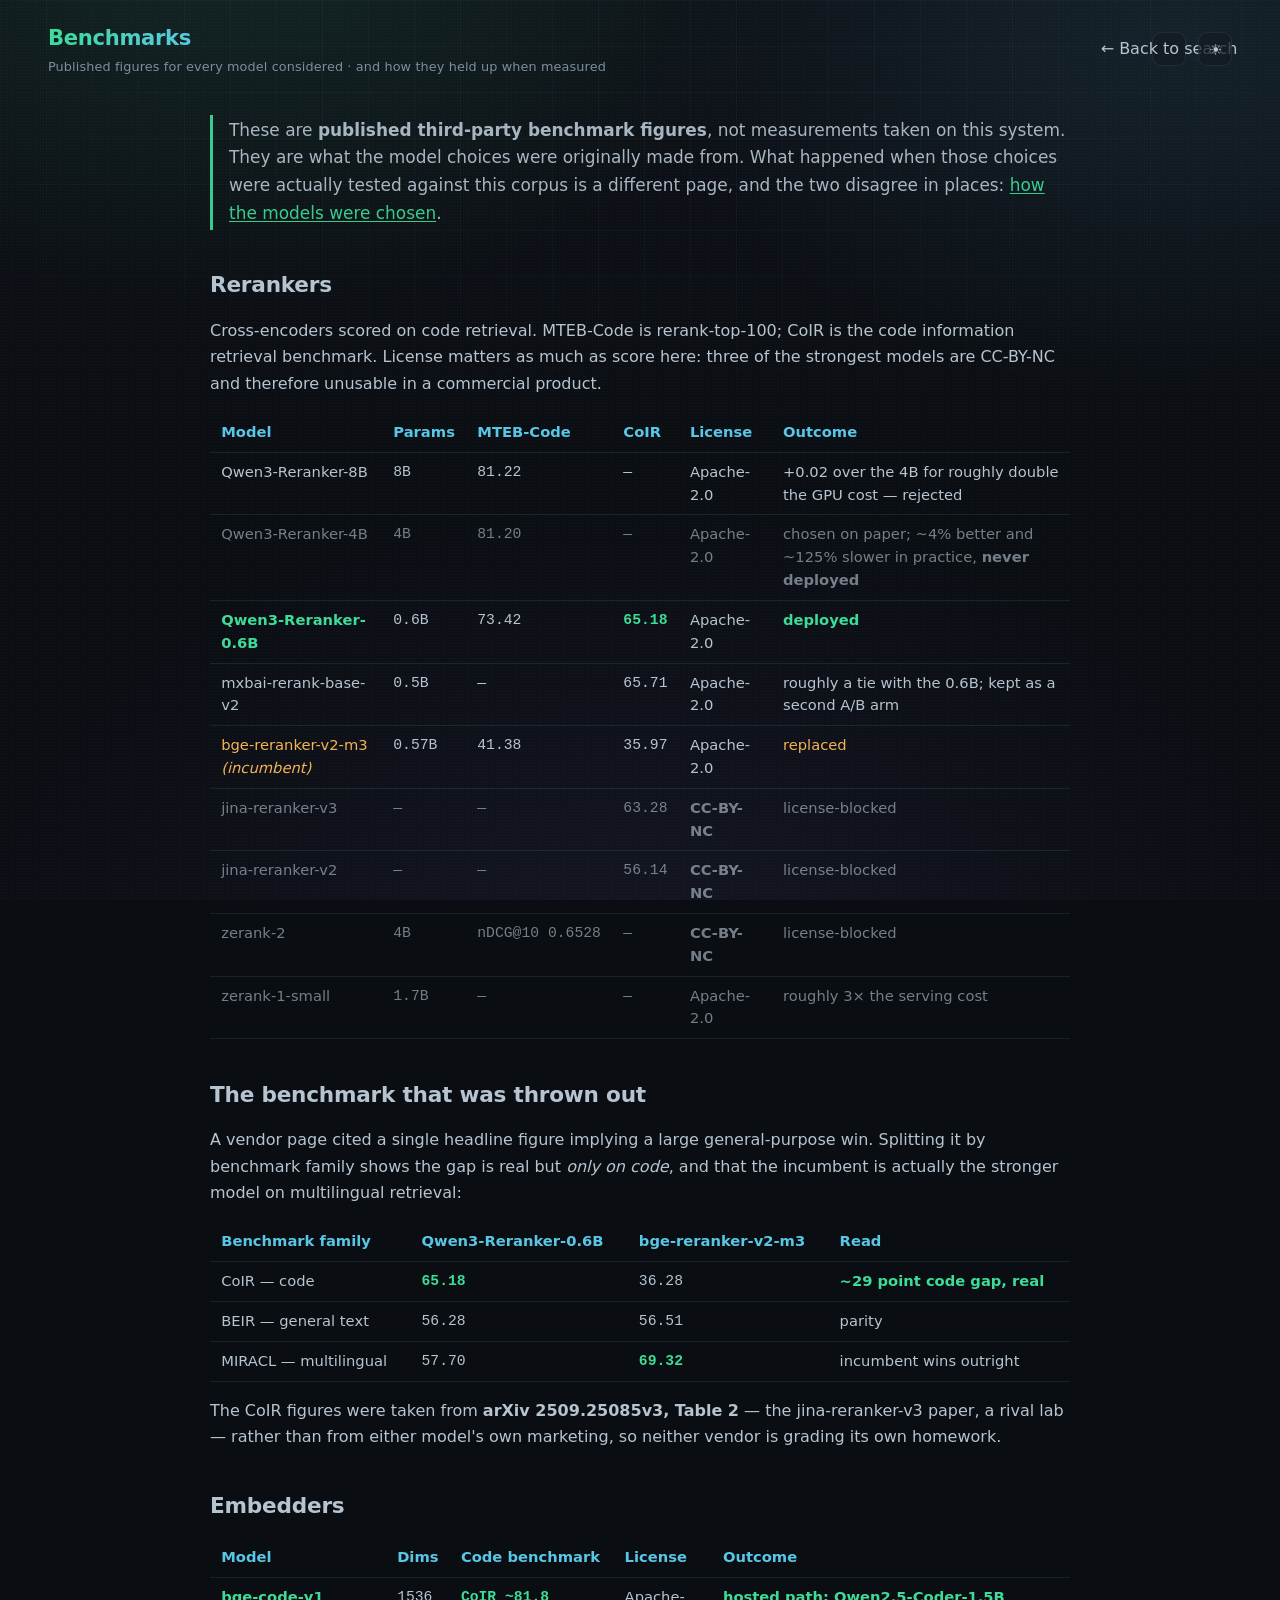
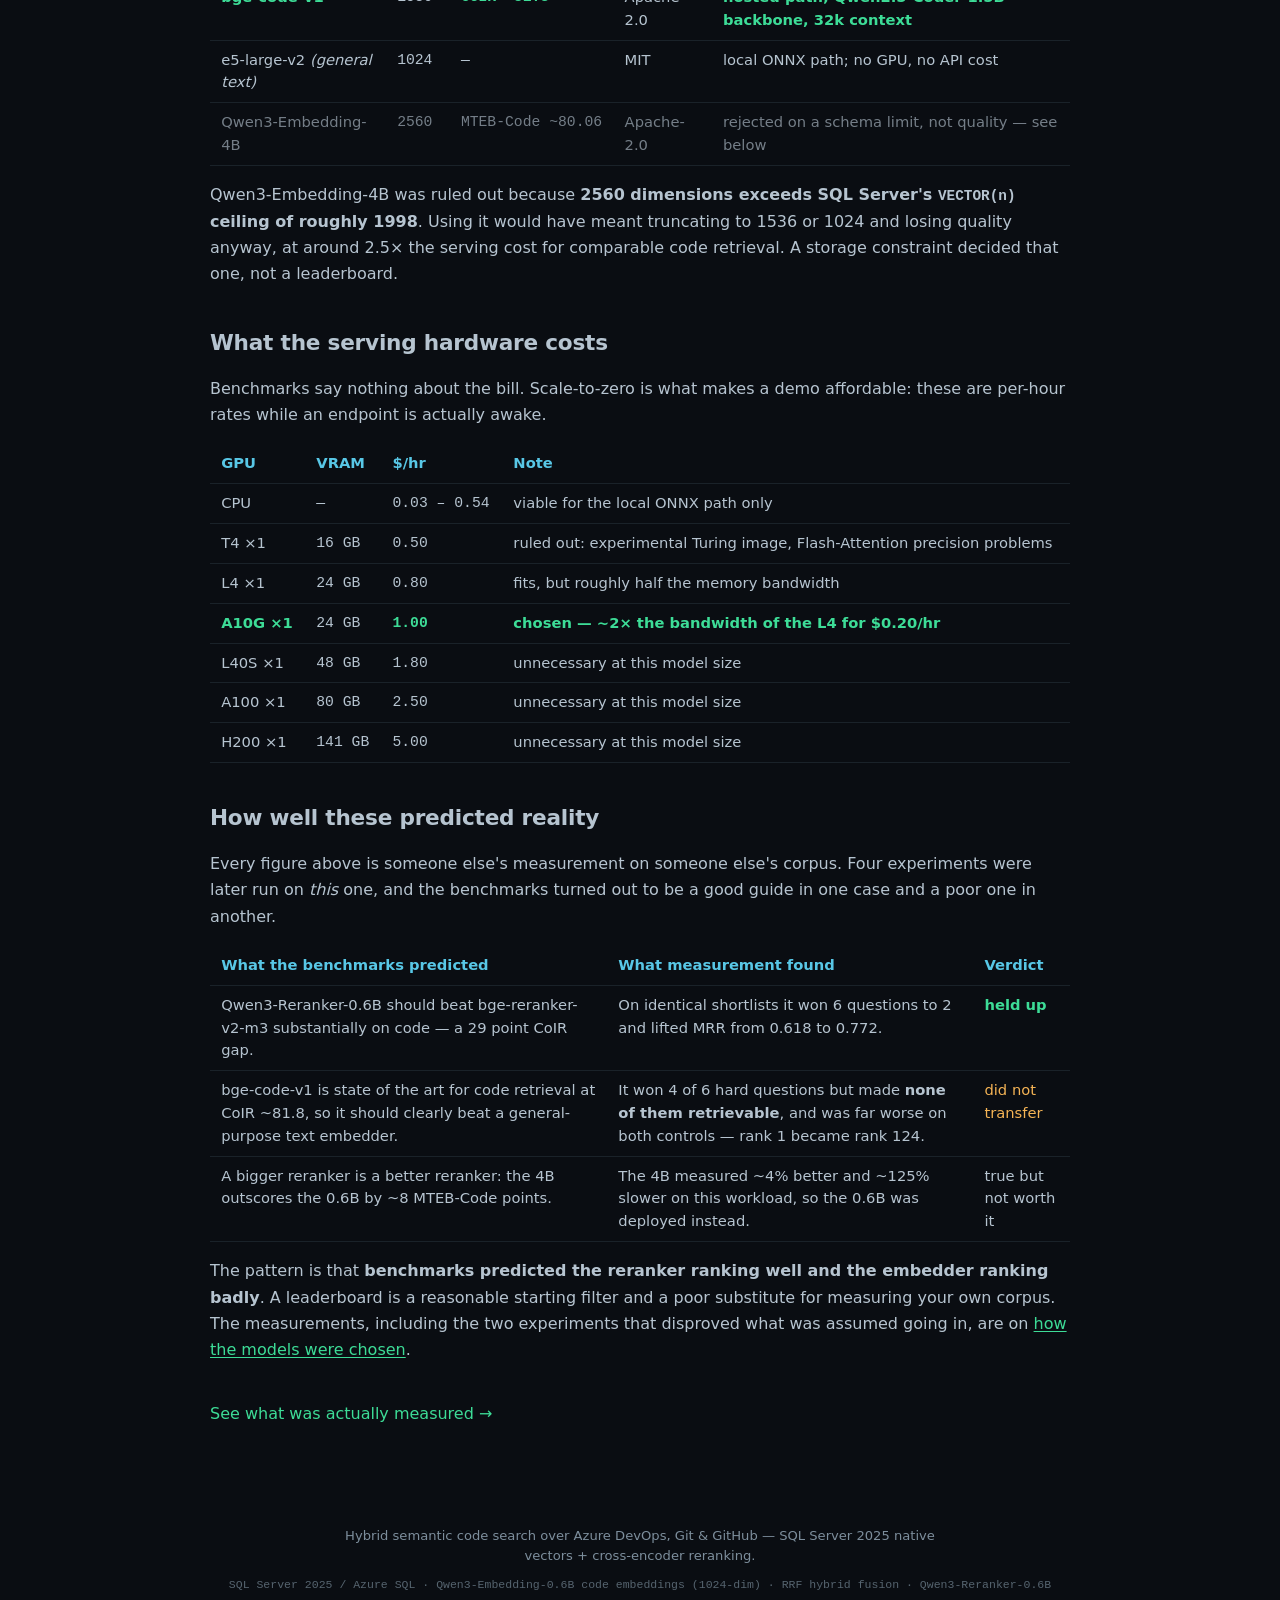
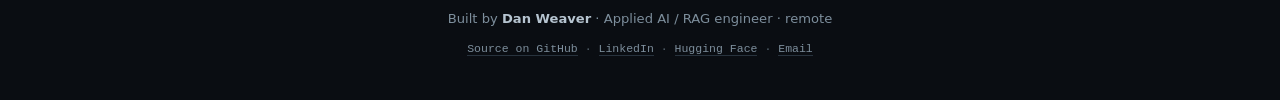
==== commit 460d0cde: "Switch embedder to Qwen3-Embedding-0.6B, publish the measurements Measured three eligible code embed" ====
--- a/AzureDevOpsForager.Server/wwwroot/benchmarks.html
+++ b/AzureDevOpsForager.Server/wwwroot/benchmarks.html
@@ -204,7 +204,7 @@
 
   <footer class="foot">
     <p class="foot-about">Hybrid semantic code search over Azure DevOps, Git &amp; GitHub — SQL Server 2025 native vectors + cross-encoder reranking.</p>
-    <span>SQL Server 2025 / Azure SQL &middot; bge-code-v1 code embeddings (1536-dim) &middot; RRF hybrid fusion &middot; Qwen3-Reranker-0.6B</span>
+    <span>SQL Server 2025 / Azure SQL &middot; Qwen3-Embedding-0.6B code embeddings (1024-dim) &middot; RRF hybrid fusion &middot; Qwen3-Reranker-0.6B</span>
     <p class="foot-built">
       Built by <strong>Dan Weaver</strong> &middot; Applied AI / RAG engineer &middot; remote
     </p>
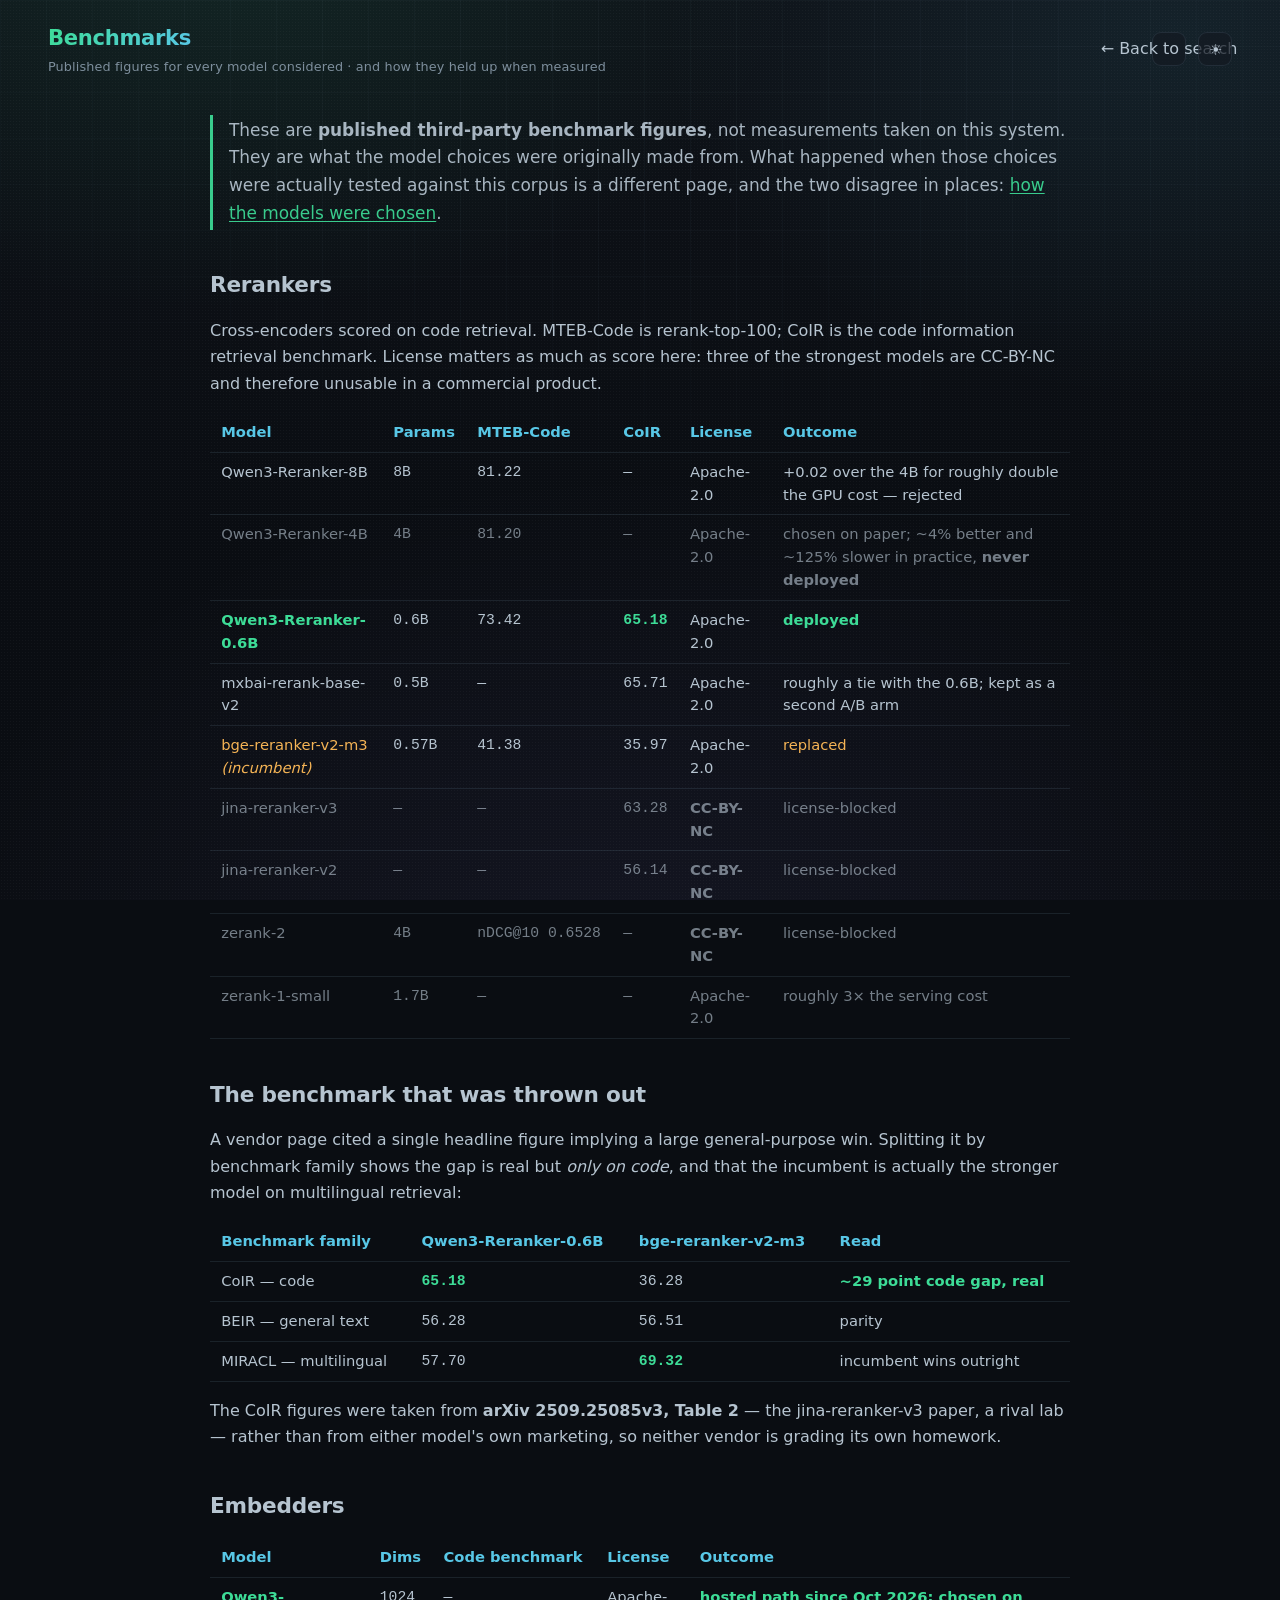
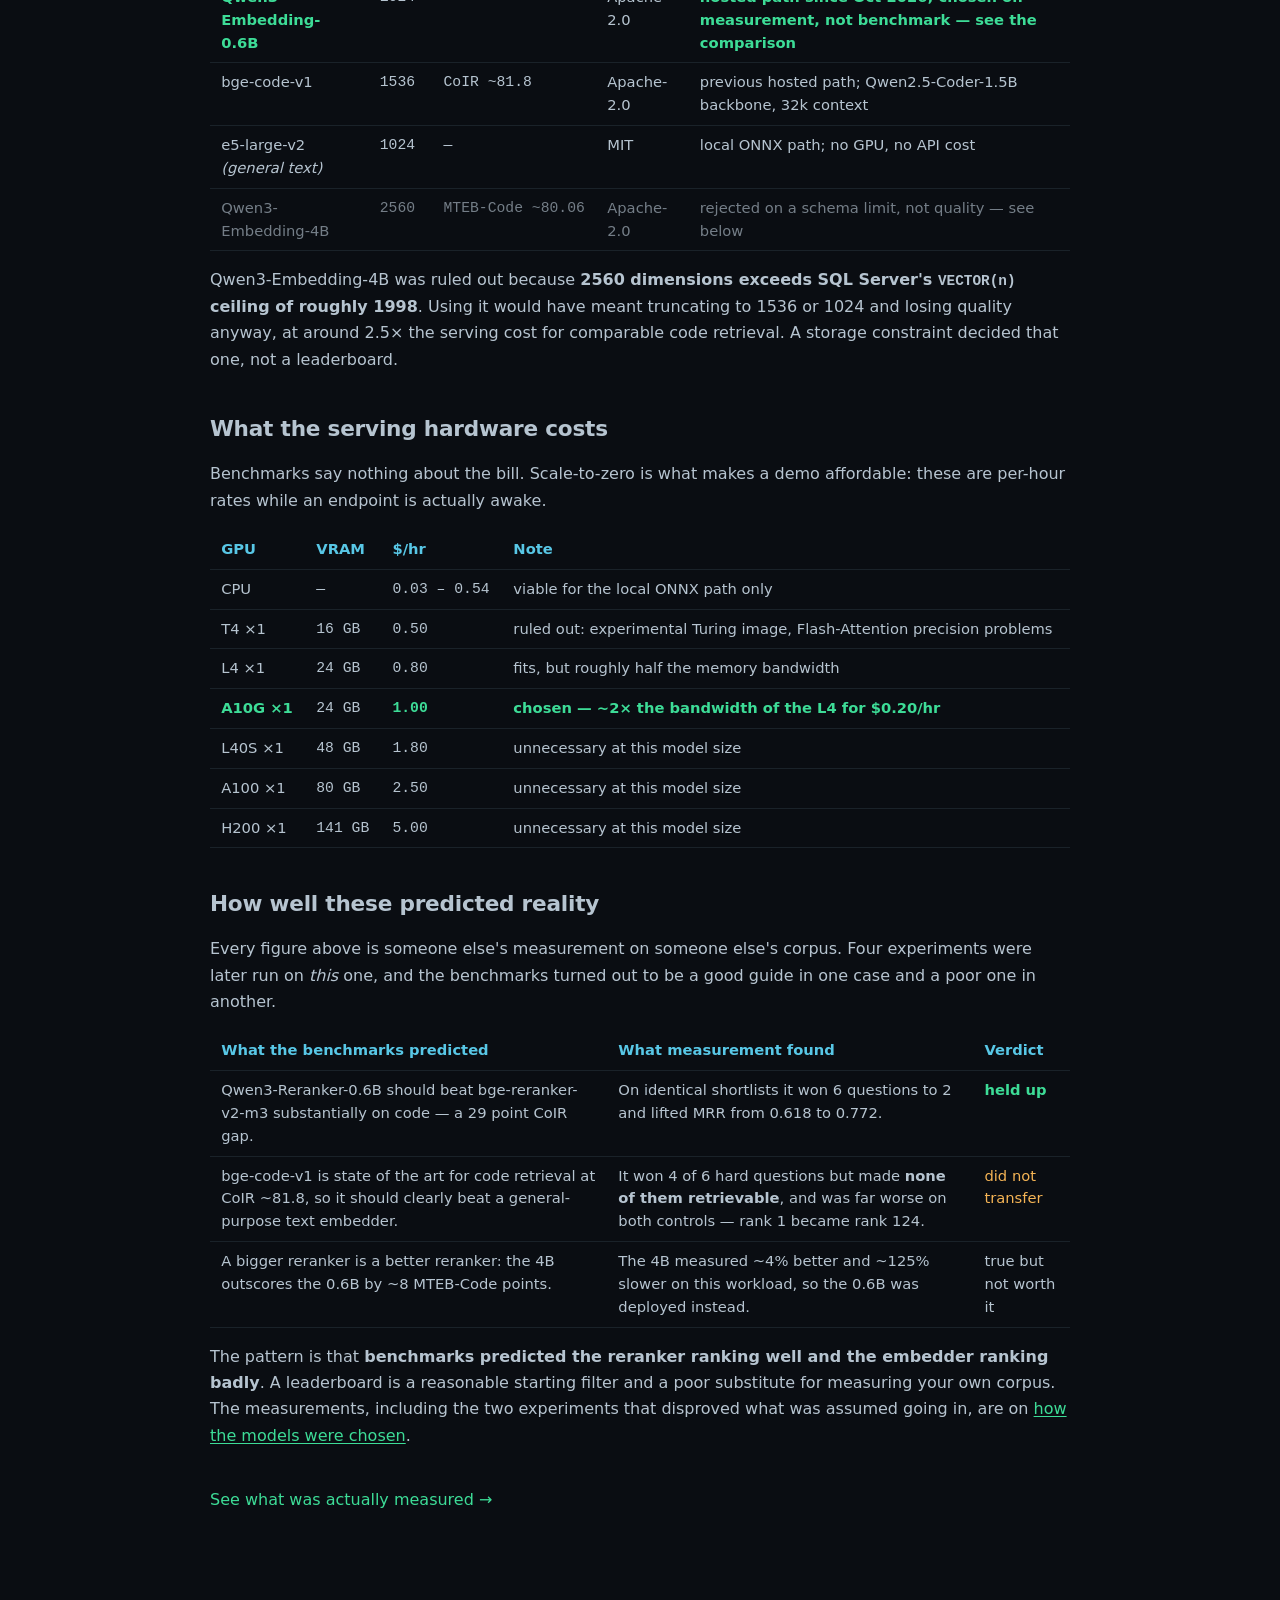
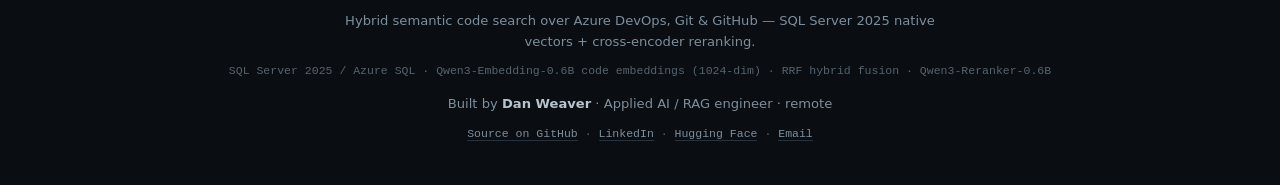
==== commit 3629939a: "Update remaining pages that still described bge-code-v1 as deployed The footers moved with the embed" ====
--- a/AzureDevOpsForager.Server/wwwroot/benchmarks.html
+++ b/AzureDevOpsForager.Server/wwwroot/benchmarks.html
@@ -124,7 +124,8 @@
       <table class="ev">
         <thead><tr><th>Model</th><th>Dims</th><th>Code benchmark</th><th>License</th><th>Outcome</th></tr></thead>
         <tbody>
-          <tr><td class="win">bge-code-v1</td><td class="num">1536</td><td class="num win">CoIR ~81.8</td><td>Apache-2.0</td><td class="win">hosted path; Qwen2.5-Coder-1.5B backbone, 32k context</td></tr>
+          <tr><td class="win">Qwen3-Embedding-0.6B</td><td class="num">1024</td><td class="num">&mdash;</td><td>Apache-2.0</td><td class="win">hosted path since Oct 2026; chosen on measurement, not benchmark &mdash; <a href="/embedder-selection.html">see the comparison</a></td></tr>
+            <tr><td>bge-code-v1</td><td class="num">1536</td><td class="num">CoIR ~81.8</td><td>Apache-2.0</td><td>previous hosted path; Qwen2.5-Coder-1.5B backbone, 32k context</td></tr>
           <tr><td>e5-large-v2 <em>(general text)</em></td><td class="num">1024</td><td class="num">&mdash;</td><td>MIT</td><td>local ONNX path; no GPU, no API cost</td></tr>
           <tr class="kill"><td>Qwen3-Embedding-4B</td><td class="num">2560</td><td class="num">MTEB-Code ~80.06</td><td>Apache-2.0</td><td>rejected on a schema limit, not quality &mdash; see below</td></tr>
         </tbody>
